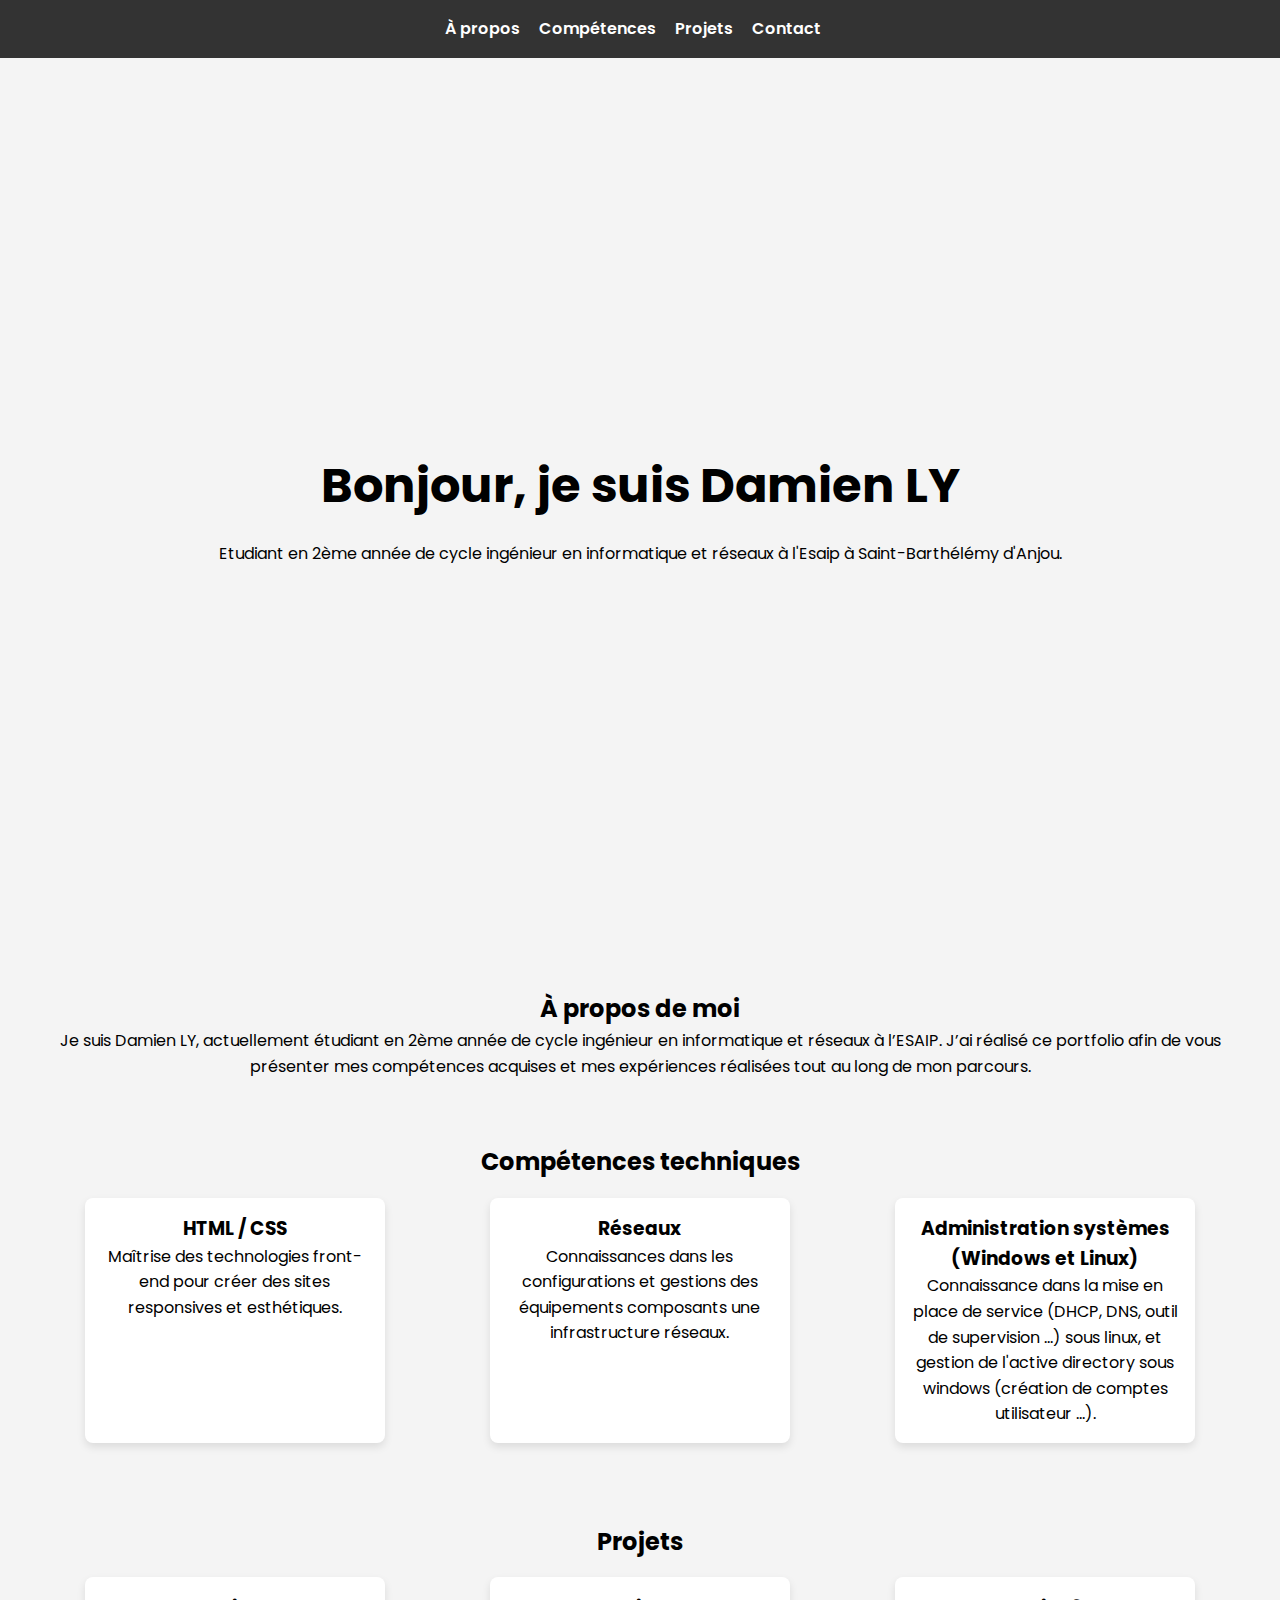
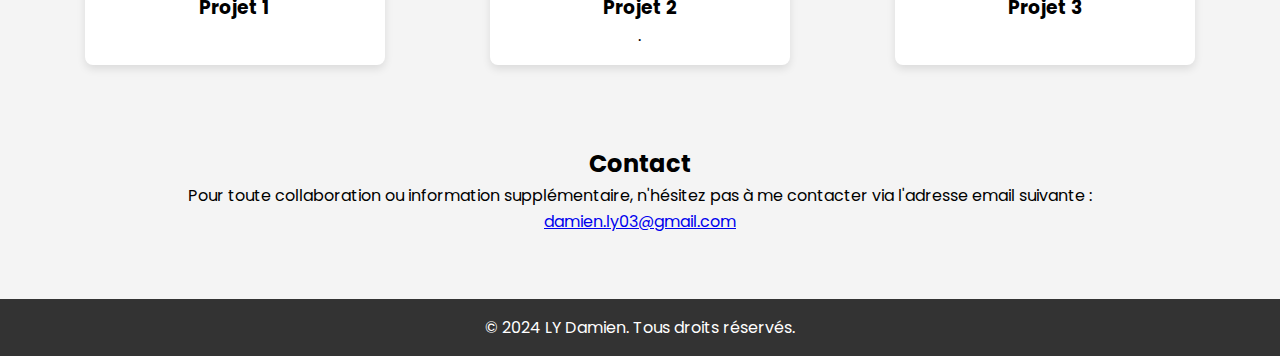
==== index.html @ ab1e21bd "Add files via upload" ====
<!DOCTYPE html>
<html lang="fr">
<head>
    <meta charset="UTF-8">
    <meta name="viewport" content="width=device-width, initial-scale=1.0">
    <title>Portfolio de Compétences</title>
    <link rel="stylesheet" href="styles.css">
    <link href="https://fonts.googleapis.com/css2?family=Poppins:wght@300;400;600&display=swap" rel="stylesheet">
</head>
<body>
    <header>
        <nav>
            <ul>
                <li><a href="index.html">À propos</a></li>
                <li><a href="competences.html">Compétences</a></li>
                <li><a href="projet.html">Projets</a></li>
                <li><a href="contact.html">Contact</a></li>
            </ul>
        </nav>
    </header>

    <section id="accueil">
        <div class="texte-presentation">
            <h1>Bonjour, je suis Damien LY</h1>
            <p>Etudiant en 2ème année de cycle ingénieur en informatique et réseaux à l'Esaip à Saint-Barthélémy d'Anjou.</p>
        </div>
    </section>

    <section id="about">
        <h2>À propos de moi</h2>
        <p>Je suis Damien LY, actuellement étudiant en 2ème année de cycle ingénieur en informatique et réseaux à l’ESAIP. J’ai réalisé ce portfolio afin de vous présenter mes compétences acquises et mes expériences réalisées tout au long de mon parcours.</p>
    </section>

    <section id="competences">
        <h2>Compétences techniques</h2>
        <div class="skills-container">
            <div class="competence">
                <h3>HTML / CSS</h3>
                <p>Maîtrise des technologies front-end pour créer des sites responsives et esthétiques.</p>
            </div>
            <div class="competence">
                <h3>Réseaux</h3>
                <p>Connaissances dans les configurations et gestions des équipements composants une infrastructure réseaux.</p>
            </div>
            <div class="competence">
                <h3>Administration systèmes (Windows et Linux)</h3>
                <p>Connaissance dans la mise en place de service (DHCP, DNS, outil de supervision ...) sous linux, et gestion de l'active directory sous windows (création de comptes utilisateur ...).</p>
            </div>
        </div>
    </section>

    <section id="projects">
        <h2>Projets</h2>
        <div class="projects-container">
            <div class="project">
                <h3>Projet 1</h3>
                <p></p>
            </div>
            <div class="project">
                <h3>Projet 2</h3>
                <p>.</p>
            </div>
            <div class="project">
                <h3>Projet 3</h3>
                <p></p>
            </div>
        </div>
    </section>

    <section id="contact">
        <h2>Contact</h2>
        <p>Pour toute collaboration ou information supplémentaire, n'hésitez pas à me contacter via l'adresse email suivante :</p>
        <a href="monemail">damien.ly03@gmail.com</a>
    </section>

    <footer>
        <p>&copy; 2024 LY Damien. Tous droits réservés.</p>
    </footer>
</body>
</html>
---- styles.css ----
* {
    margin: 0;
    padding: 0;
    box-sizing: border-box;
}

body {
    font-family: 'Poppins', sans-serif;
    line-height: 1.6;
    background-color: #f4f4f4;
}

header {
    background-color: #333;
    color: #fff;
    padding: 1rem;
    text-align: center;
}

nav ul {
    list-style: none;
}

nav ul li {
    display: inline;
    margin-right: 15px;
}

nav ul li a {
    color: #fff;
    text-decoration: none;
    font-weight: 600;
}

#accueil {
    height: 100vh;
    color: black;
    display: flex;
    justify-content: center;
    align-items: center;
    text-align: center;
}

.texte-presentation h1 {
    font-size: 3rem;
    margin-bottom: 1rem;
}

section {
    padding: 2rem;
    text-align: center;
}

#competences .skills-container, #projects .projects-container {
    display: flex;
    justify-content: space-around;
    flex-wrap: wrap;
}


.competence, .project {
    background-color: #fff;
    padding: 1rem;
    margin: 1rem;
    width: 300px;
    border-radius: 8px;
    box-shadow: 0 4px 8px rgba(0, 0, 0, 0.1);
}

footer {
    background-color: #333;
    color: #fff;
    text-align: center;
    padding: 1rem;
    margin-top: 2rem;
}
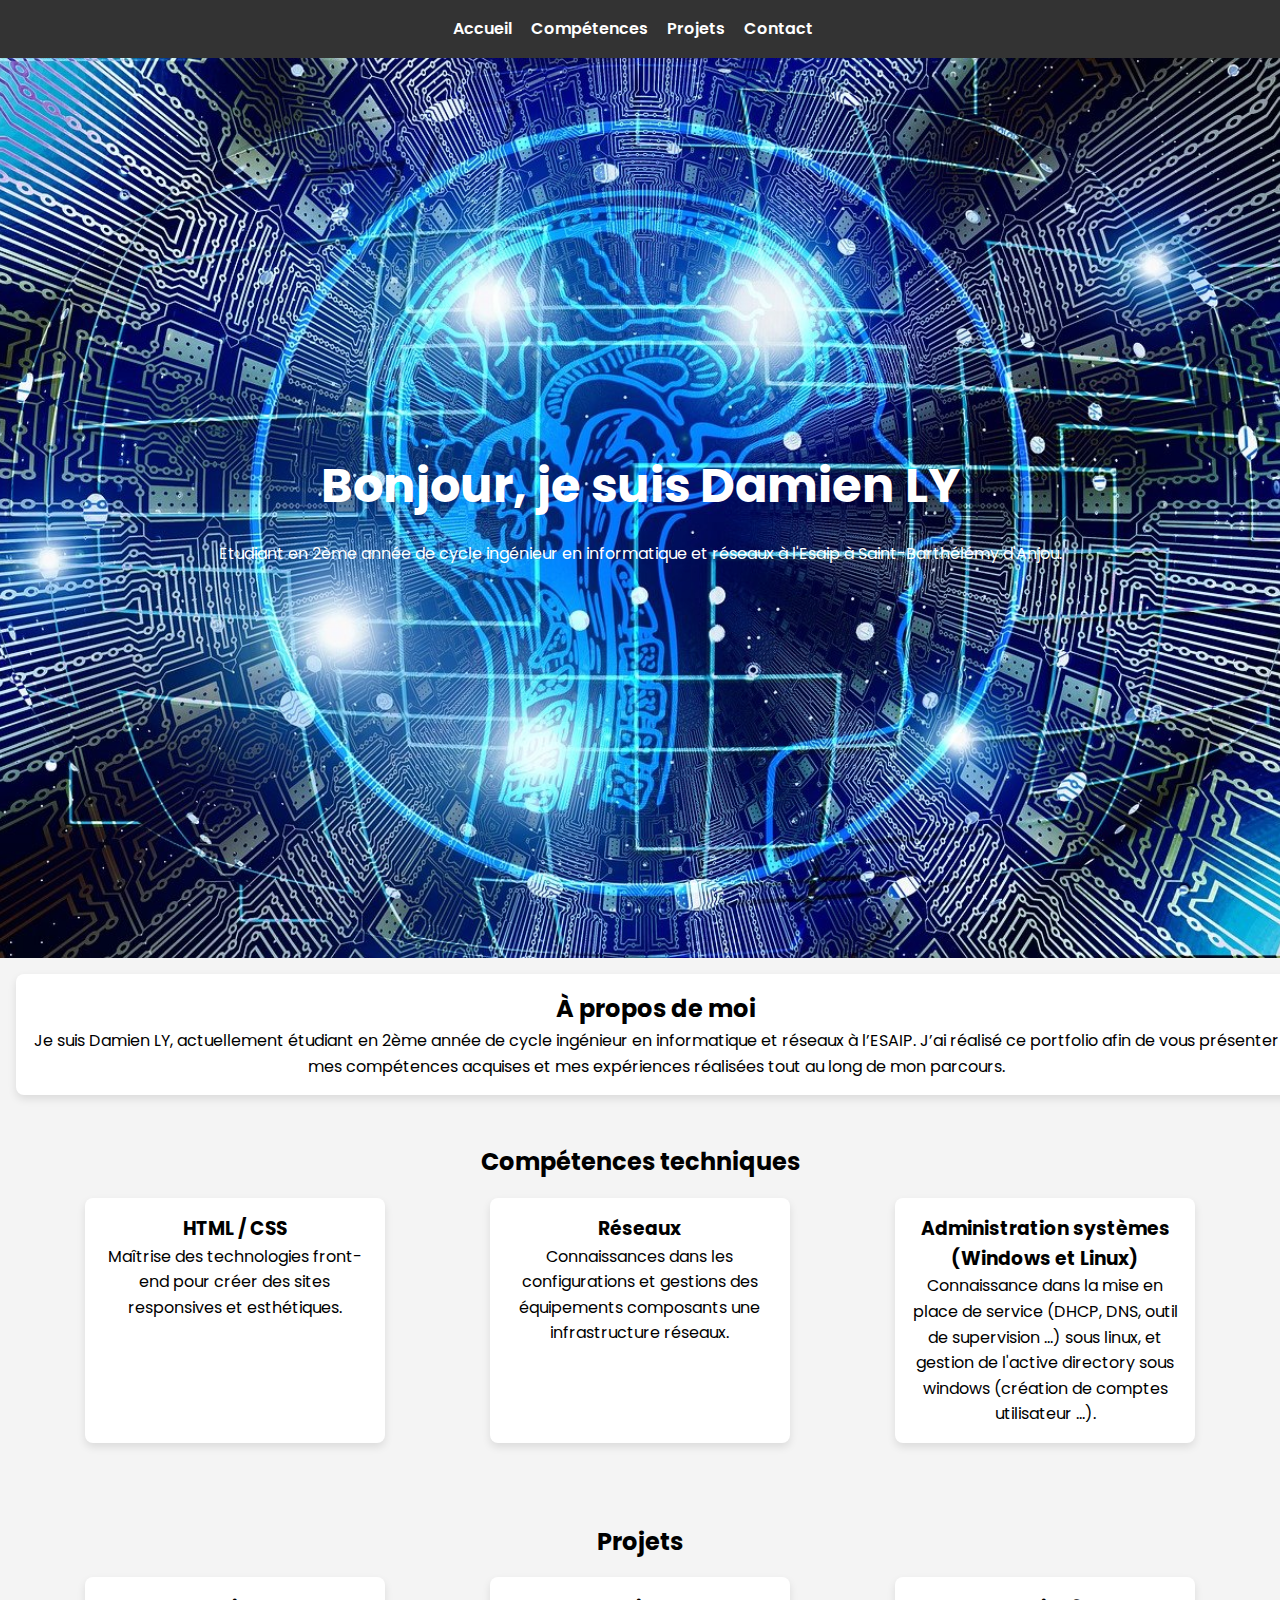
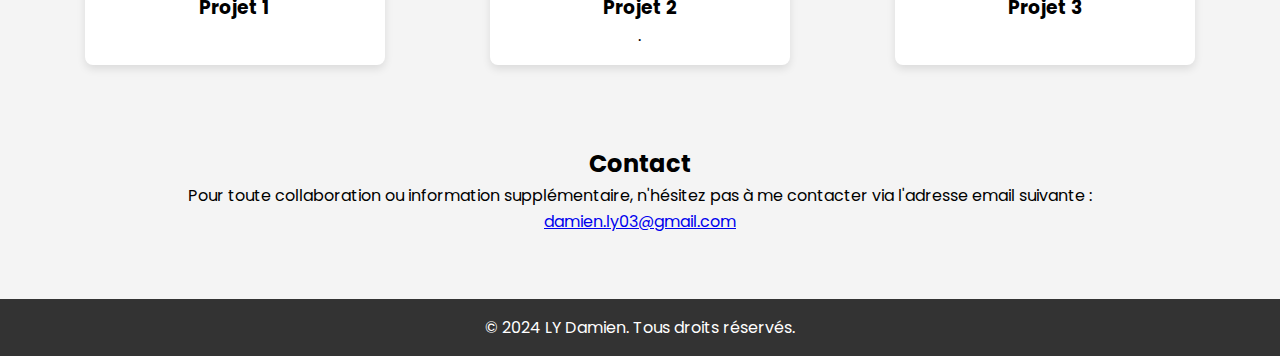
==== commit fabc14de: "Add files via upload" ====
--- a/index.html
+++ b/index.html
@@ -11,7 +11,7 @@
     <header>
         <nav>
             <ul>
-                <li><a href="index.html">À propos</a></li>
+                <li><a href="index.html">Accueil</a></li>
                 <li><a href="competences.html">Compétences</a></li>
                 <li><a href="projet.html">Projets</a></li>
                 <li><a href="contact.html">Contact</a></li>
--- a/styles.css
+++ b/styles.css
@@ -33,8 +33,9 @@
 }
 
 #accueil {
+    background: url('ia-image.jpg') no-repeat center center/cover;
     height: 100vh;
-    color: black;
+    color: white;
     display: flex;
     justify-content: center;
     align-items: center;
@@ -57,6 +58,14 @@
     flex-wrap: wrap;
 }
 
+#about{
+    width: 100%;
+    background-color: #fff;
+    padding: 1rem;
+    margin: 1rem;
+    border-radius: 8px;
+    box-shadow: 0 4px 8px rgba(0, 0, 0, 0.1);
+}
 
 .competence, .project {
     background-color: #fff;
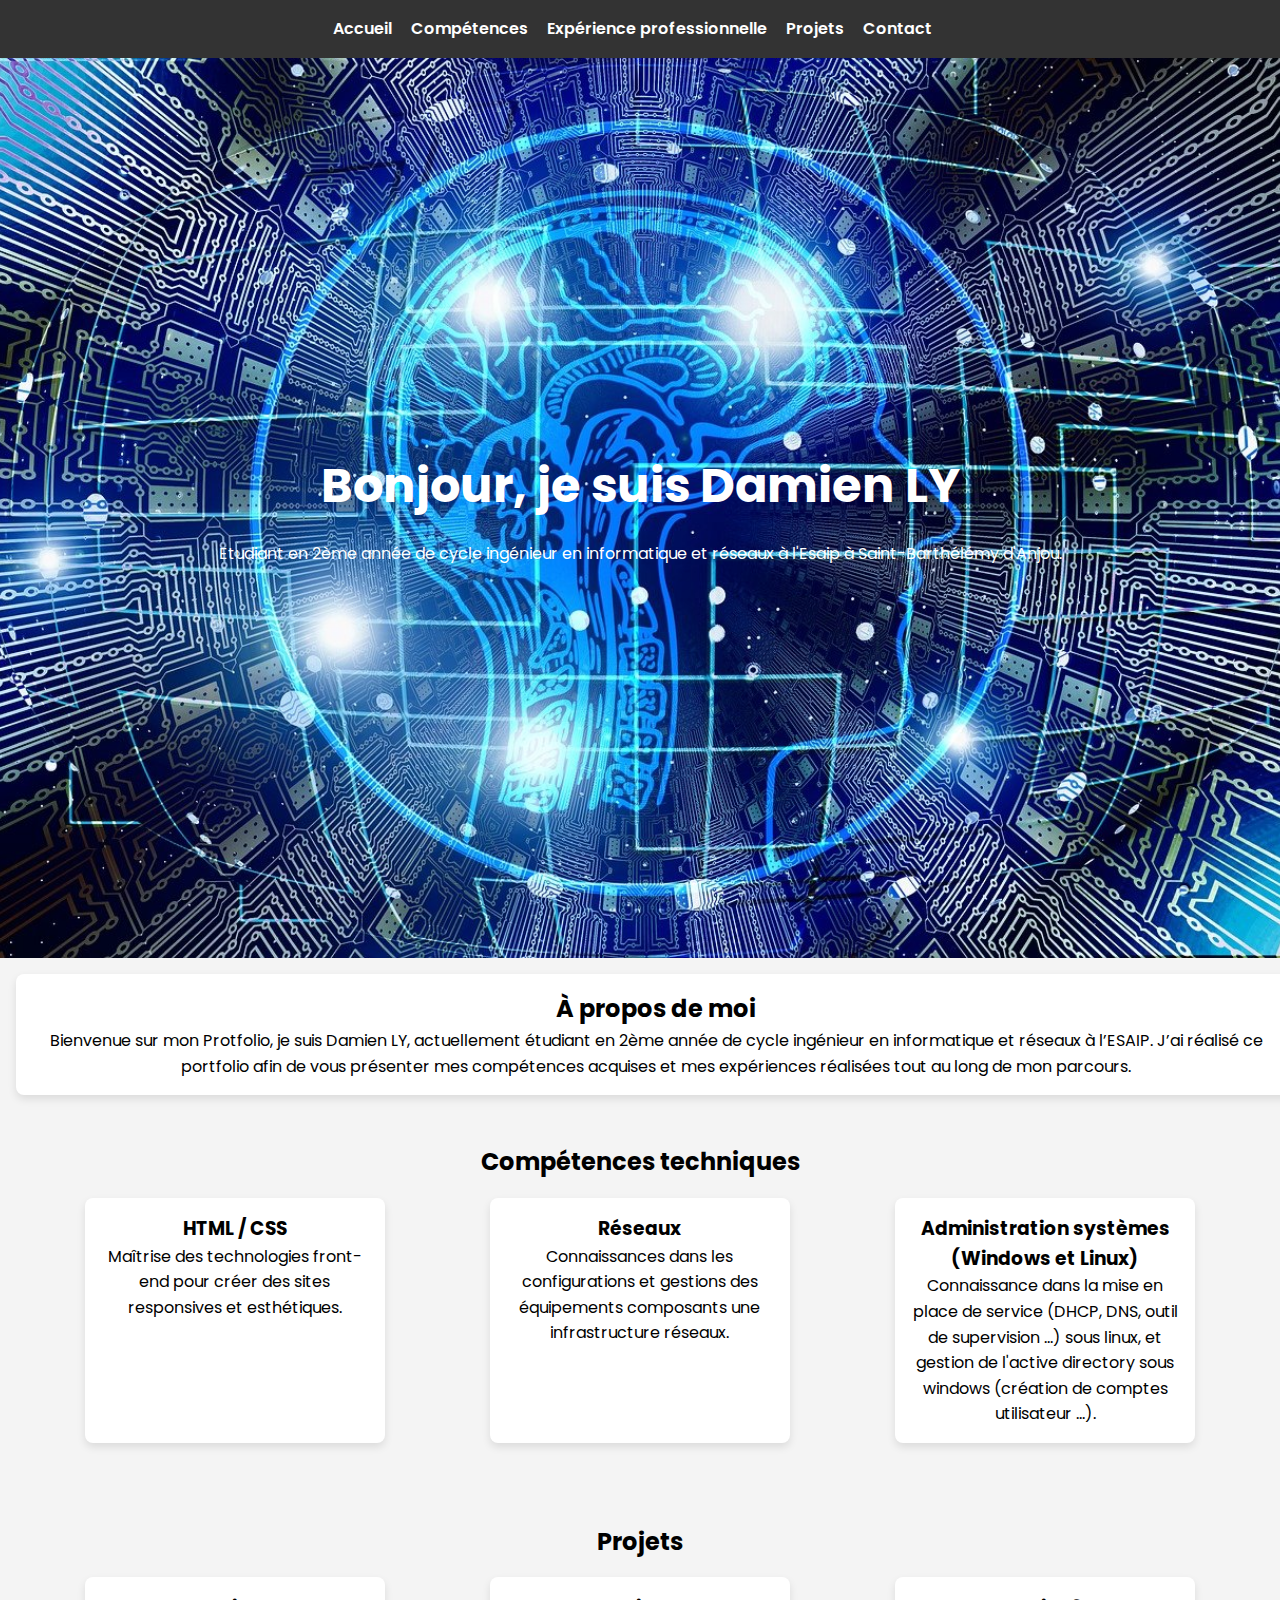
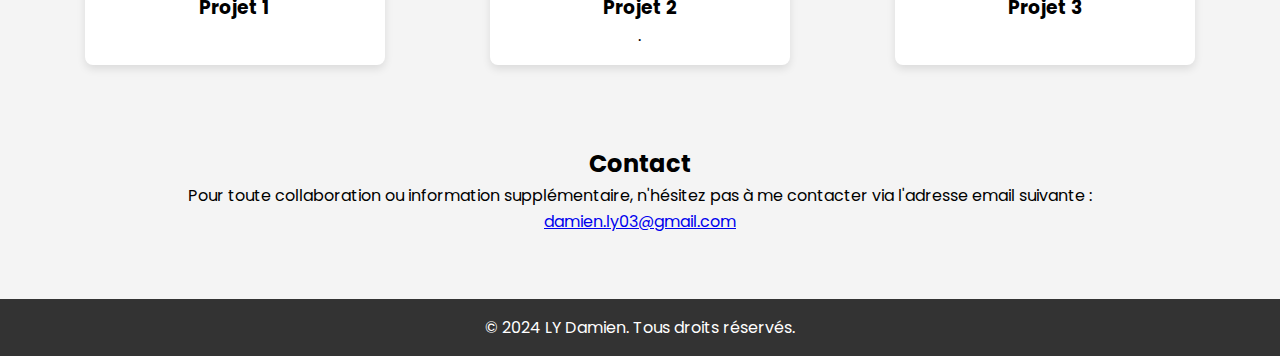
==== commit c6601a7b: "Add files via upload" ====
--- a/index.html
+++ b/index.html
@@ -13,6 +13,7 @@
             <ul>
                 <li><a href="index.html">Accueil</a></li>
                 <li><a href="competences.html">Compétences</a></li>
+                <li><a href="experience-professionnel.html">Expérience professionnelle</a></li>
                 <li><a href="projet.html">Projets</a></li>
                 <li><a href="contact.html">Contact</a></li>
             </ul>
@@ -28,7 +29,7 @@
 
     <section id="about">
         <h2>À propos de moi</h2>
-        <p>Je suis Damien LY, actuellement étudiant en 2ème année de cycle ingénieur en informatique et réseaux à l’ESAIP. J’ai réalisé ce portfolio afin de vous présenter mes compétences acquises et mes expériences réalisées tout au long de mon parcours.</p>
+        <p>Bienvenue sur mon Protfolio, je suis Damien LY, actuellement étudiant en 2ème année de cycle ingénieur en informatique et réseaux à l’ESAIP. J’ai réalisé ce portfolio afin de vous présenter mes compétences acquises et mes expériences réalisées tout au long de mon parcours.</p>
     </section>
 
     <section id="competences">
--- a/styles.css
+++ b/styles.css
@@ -67,6 +67,12 @@
     box-shadow: 0 4px 8px rgba(0, 0, 0, 0.1);
 }
 
+.head-competence{
+    justify-content: center;
+    align-items: center;
+    text-align: center;
+}
+
 .competence, .project {
     background-color: #fff;
     padding: 1rem;
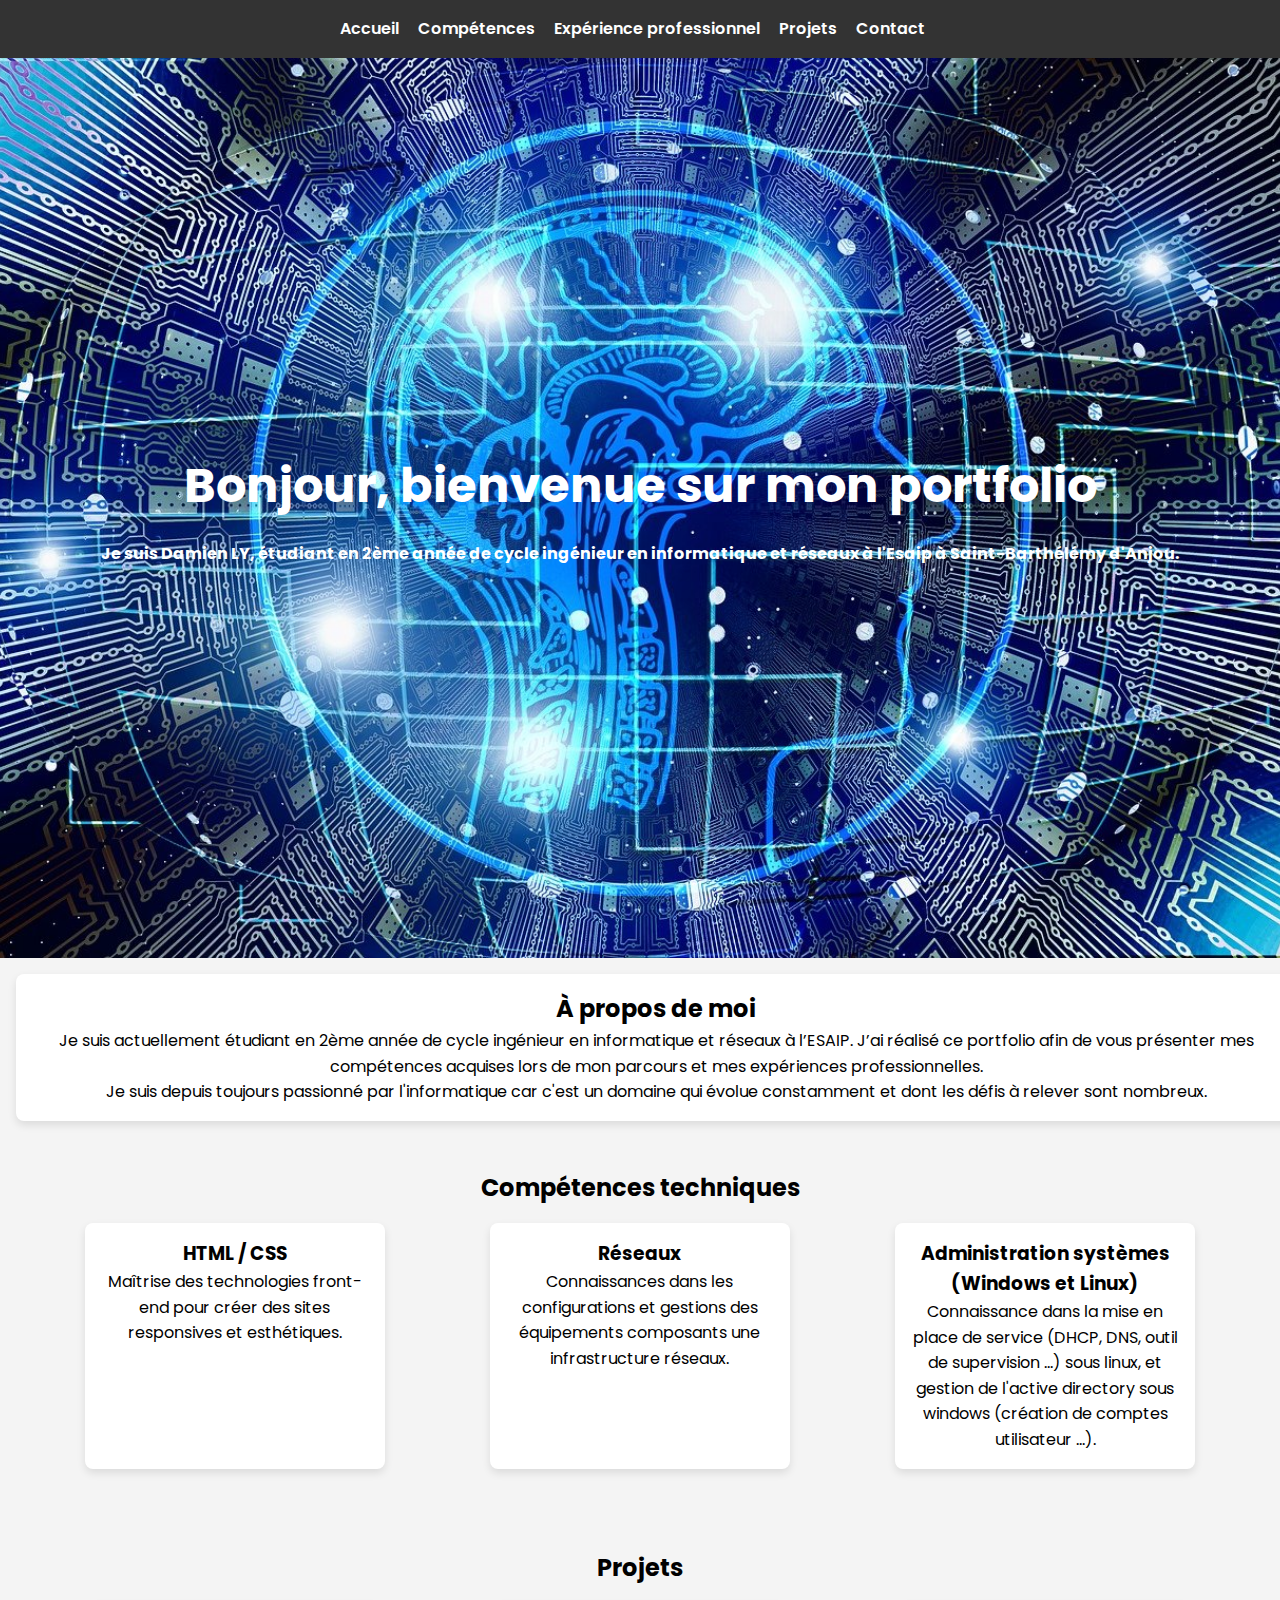
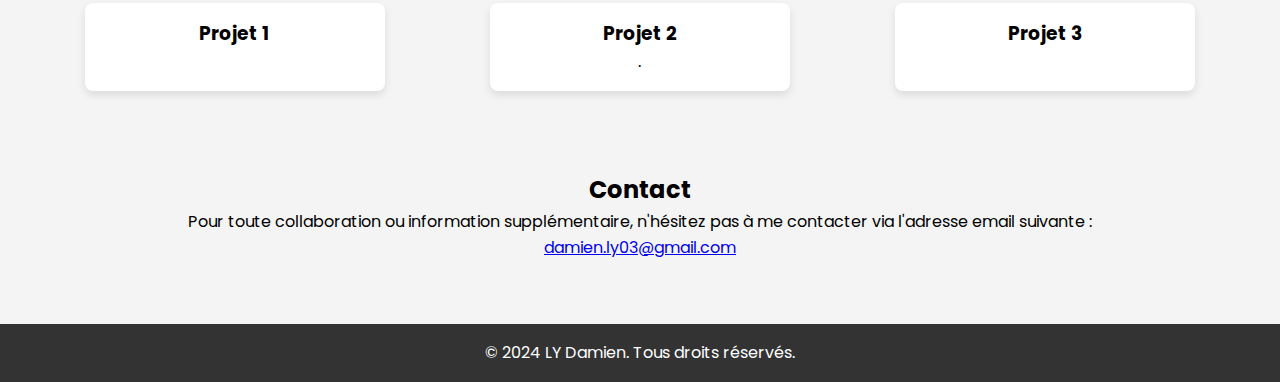
==== commit e9bb7a40: "Add files via upload" ====
--- a/index.html
+++ b/index.html
@@ -13,7 +13,7 @@
             <ul>
                 <li><a href="index.html">Accueil</a></li>
                 <li><a href="competences.html">Compétences</a></li>
-                <li><a href="experience-professionnel.html">Expérience professionnelle</a></li>
+                <li><a href="experience-professionnel.html">Expérience professionnel</a></li>
                 <li><a href="projet.html">Projets</a></li>
                 <li><a href="contact.html">Contact</a></li>
             </ul>
@@ -22,14 +22,15 @@
 
     <section id="accueil">
         <div class="texte-presentation">
-            <h1>Bonjour, je suis Damien LY</h1>
-            <p>Etudiant en 2ème année de cycle ingénieur en informatique et réseaux à l'Esaip à Saint-Barthélémy d'Anjou.</p>
+            <h1>Bonjour, bienvenue sur mon portfolio</h1>
+            <p><strong>Je suis Damien LY, étudiant en 2ème année de cycle ingénieur en informatique et réseaux à l'Esaip à Saint-Barthélémy d'Anjou.</strong></p>
         </div>
     </section>
 
     <section id="about">
         <h2>À propos de moi</h2>
-        <p>Bienvenue sur mon Protfolio, je suis Damien LY, actuellement étudiant en 2ème année de cycle ingénieur en informatique et réseaux à l’ESAIP. J’ai réalisé ce portfolio afin de vous présenter mes compétences acquises et mes expériences réalisées tout au long de mon parcours.</p>
+        <p>Je suis actuellement étudiant en 2ème année de cycle ingénieur en informatique et réseaux à l’ESAIP. J’ai réalisé ce portfolio afin de vous présenter mes compétences acquises lors de mon parcours et mes expériences professionnelles.</p>
+        <p>Je suis depuis toujours passionné par l'informatique car c'est un domaine qui évolue constamment et dont les défis à relever sont nombreux.</p>
     </section>
 
     <section id="competences">
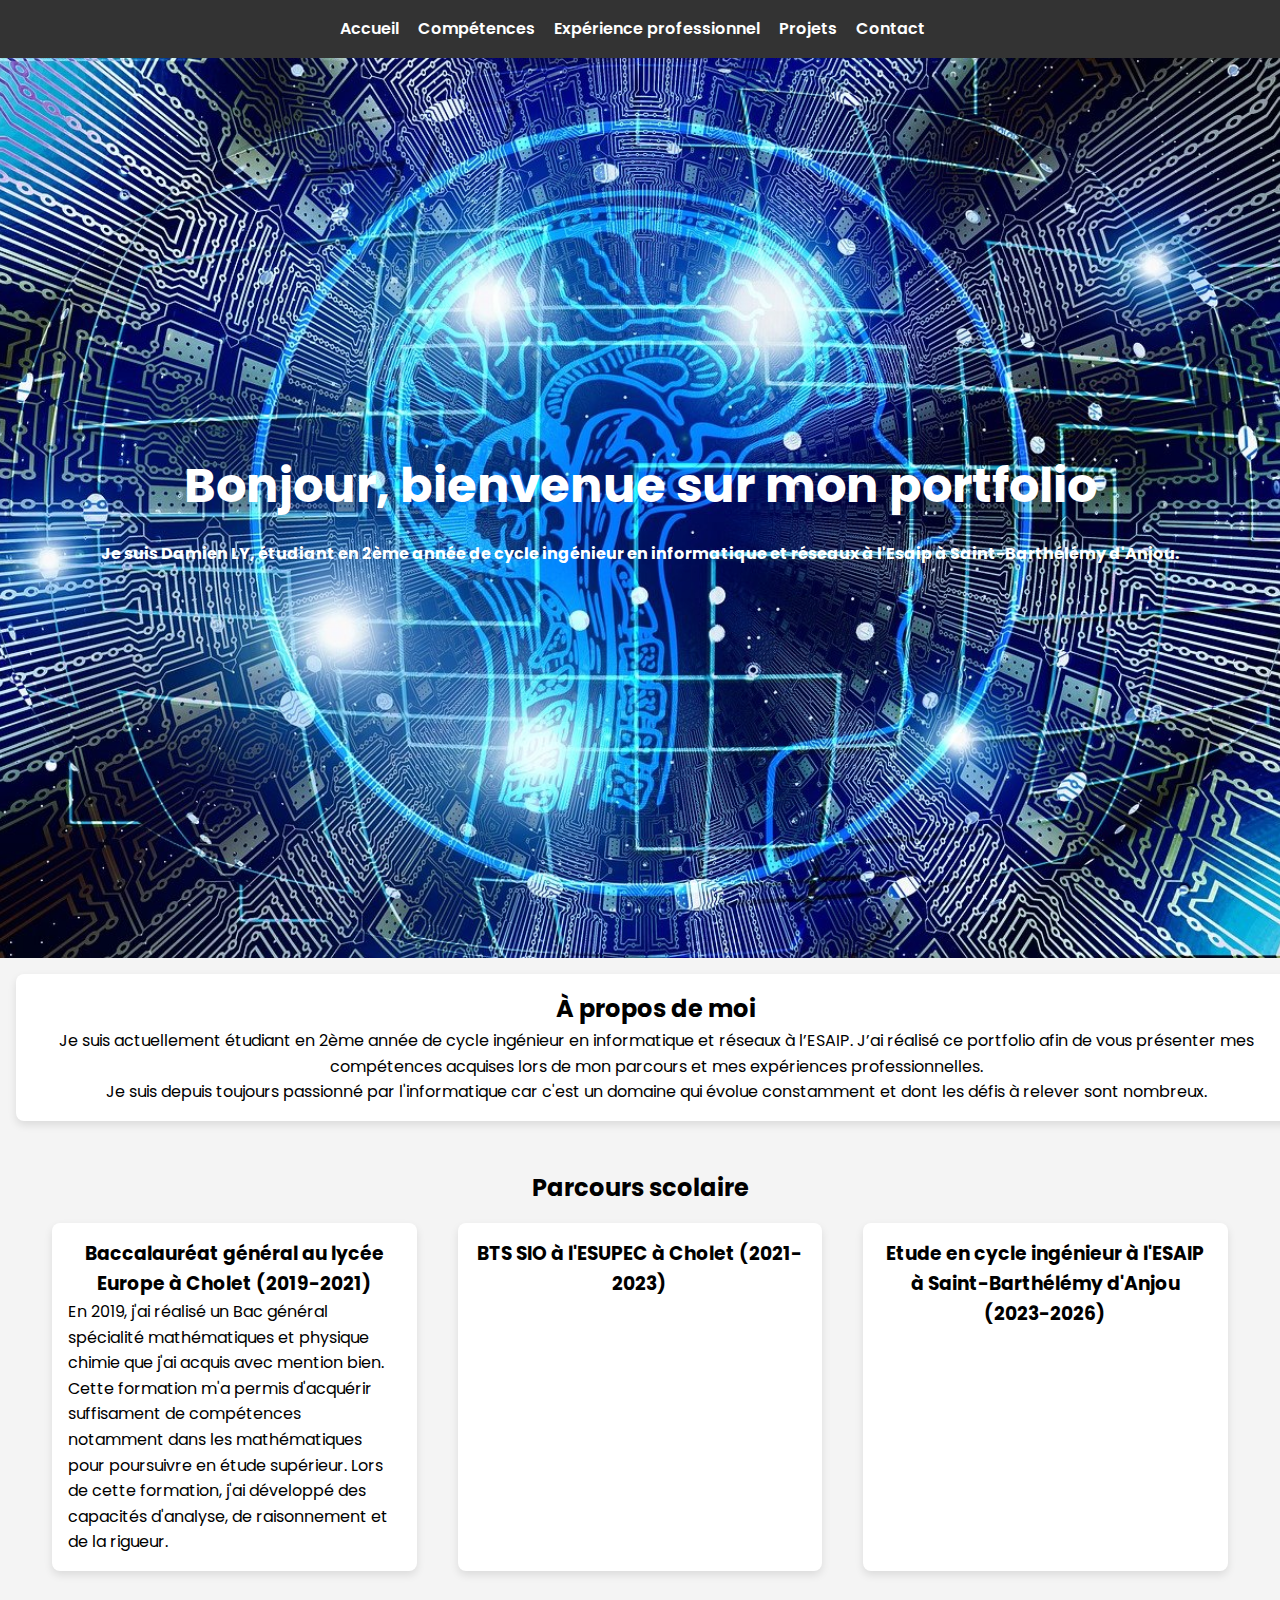
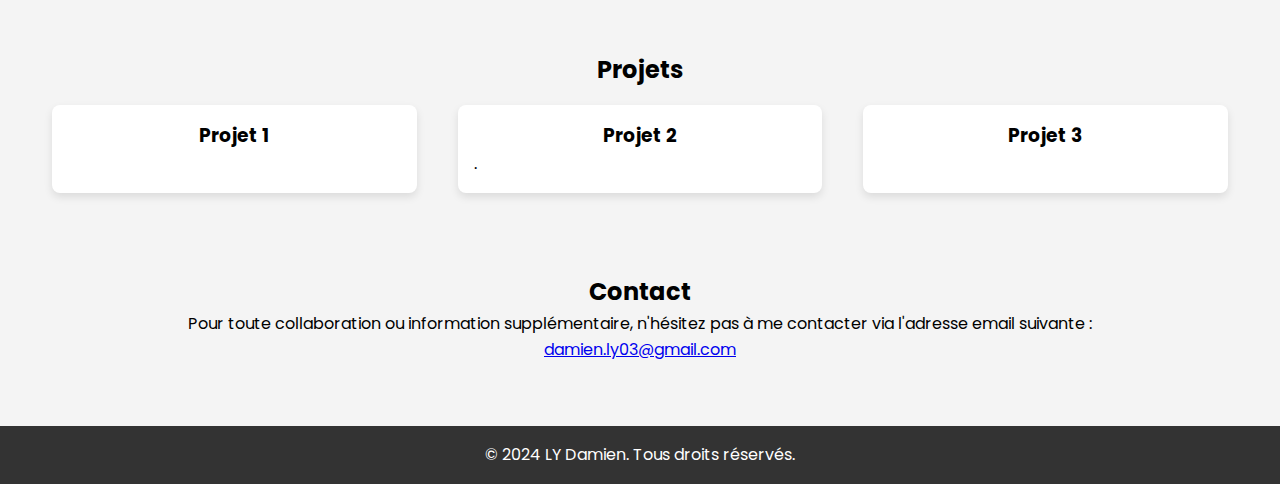
==== commit 522831c5: "Add files via upload" ====
--- a/index.html
+++ b/index.html
@@ -33,20 +33,21 @@
         <p>Je suis depuis toujours passionné par l'informatique car c'est un domaine qui évolue constamment et dont les défis à relever sont nombreux.</p>
     </section>
 
-    <section id="competences">
-        <h2>Compétences techniques</h2>
-        <div class="skills-container">
-            <div class="competence">
-                <h3>HTML / CSS</h3>
-                <p>Maîtrise des technologies front-end pour créer des sites responsives et esthétiques.</p>
+    <section id="parcours-scolaire">
+        <h2>Parcours scolaire</h2>
+        <div class="parcours-container">
+            <div class="formation">
+                <h3>Baccalauréat général au lycée Europe à Cholet (2019-2021)</h3>
+                <p>En 2019, j'ai réalisé un Bac général spécialité mathématiques et physique chimie que j'ai acquis avec mention bien.</p>
+                <p>Cette formation m'a permis d'acquérir suffisament de compétences notamment dans les mathématiques pour poursuivre en étude supérieur. Lors de cette formation, j'ai développé des capacités d'analyse, de raisonnement et de la rigueur.</p>
             </div>
-            <div class="competence">
-                <h3>Réseaux</h3>
-                <p>Connaissances dans les configurations et gestions des équipements composants une infrastructure réseaux.</p>
+            <div class="formation">
+                <h3>BTS SIO à l'ESUPEC à Cholet (2021-2023)</h3>
+                <p></p>
             </div>
-            <div class="competence">
-                <h3>Administration systèmes (Windows et Linux)</h3>
-                <p>Connaissance dans la mise en place de service (DHCP, DNS, outil de supervision ...) sous linux, et gestion de l'active directory sous windows (création de comptes utilisateur ...).</p>
+            <div class="formation">
+                <h3>Etude en cycle ingénieur à l'ESAIP à Saint-Barthélémy d'Anjou (2023-2026)</h3>
+                <p></p>
             </div>
         </div>
     </section>
--- a/styles.css
+++ b/styles.css
@@ -52,7 +52,7 @@
     text-align: center;
 }
 
-#competences .skills-container, #projects .projects-container {
+#parcours-scolaire .parcours-container, #projects .projects-container {
     display: flex;
     justify-content: space-around;
     flex-wrap: wrap;
@@ -73,13 +73,18 @@
     text-align: center;
 }
 
-.competence, .project {
+.formation h3,.project h3{
+    text-align: center;
+}
+
+.formation, .project {
     background-color: #fff;
     padding: 1rem;
     margin: 1rem;
-    width: 300px;
+    width: 30%;
     border-radius: 8px;
     box-shadow: 0 4px 8px rgba(0, 0, 0, 0.1);
+    text-align: left;
 }
 
 footer {
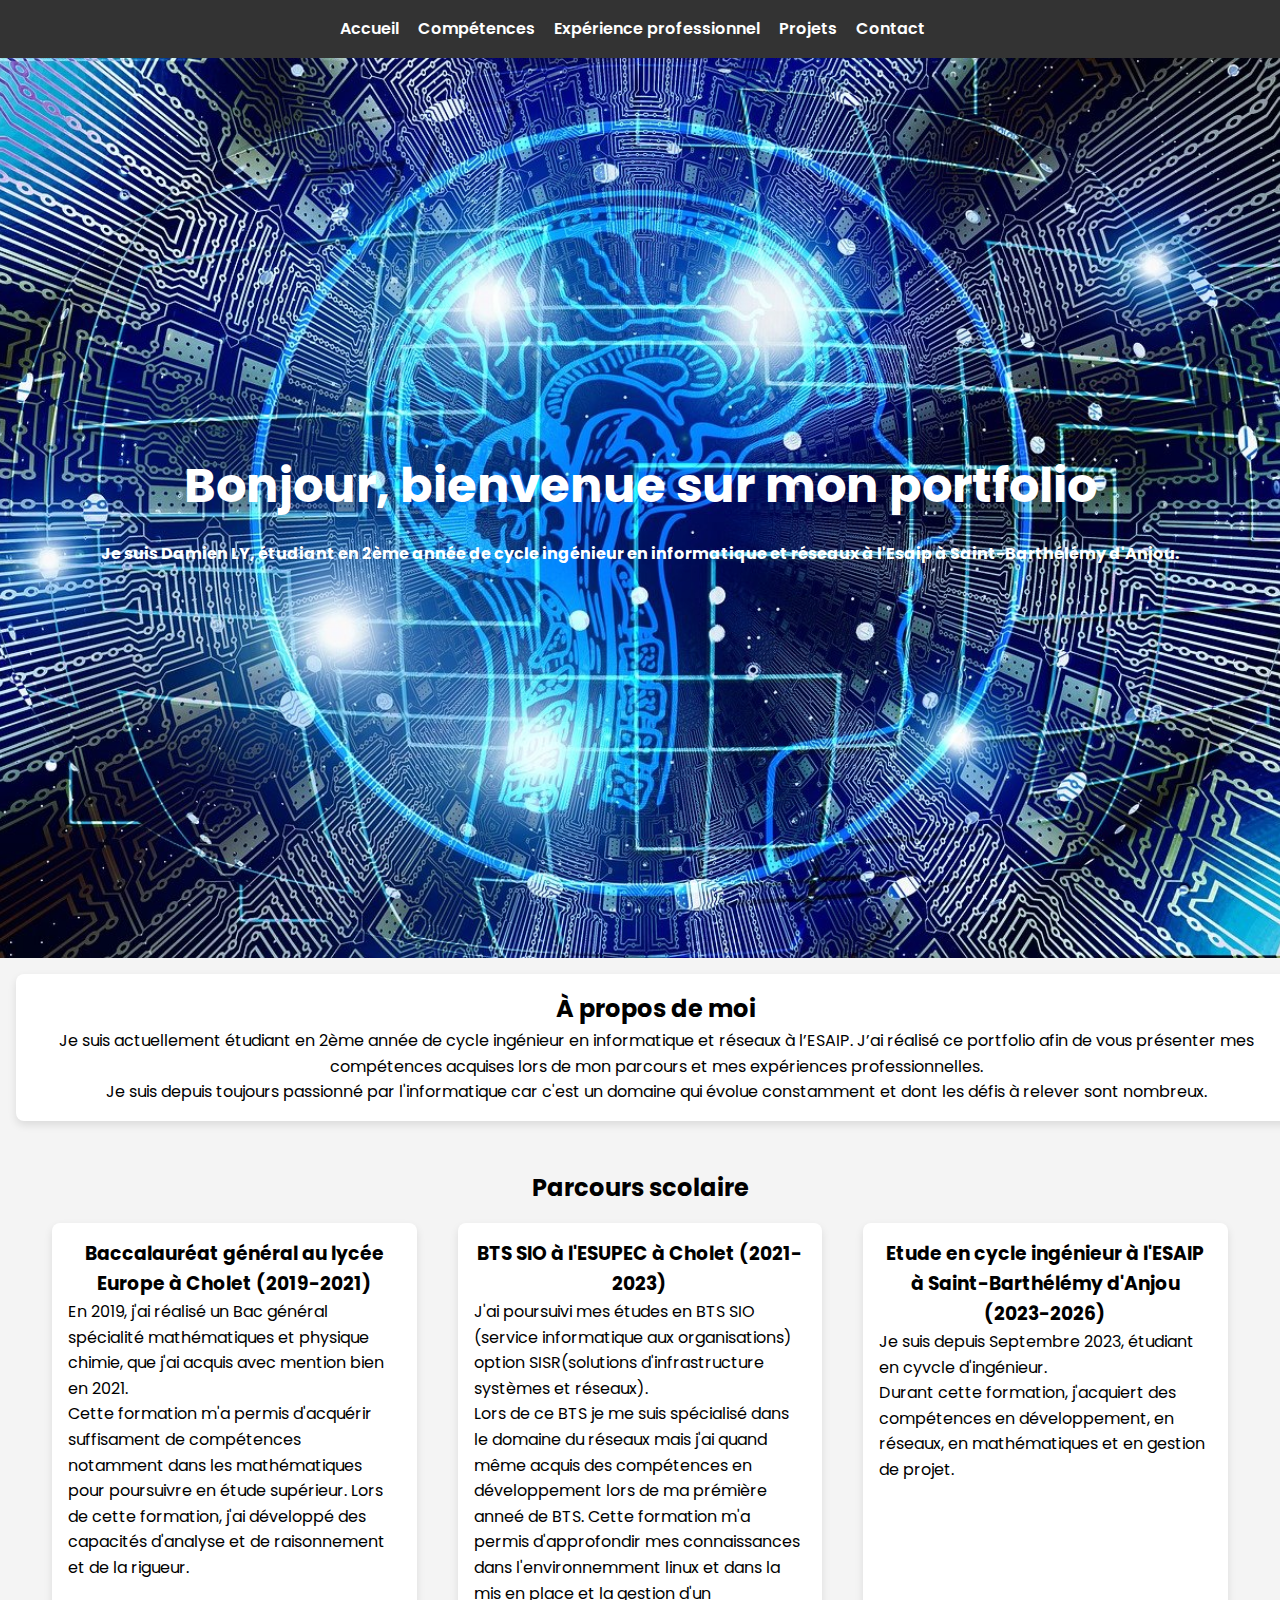
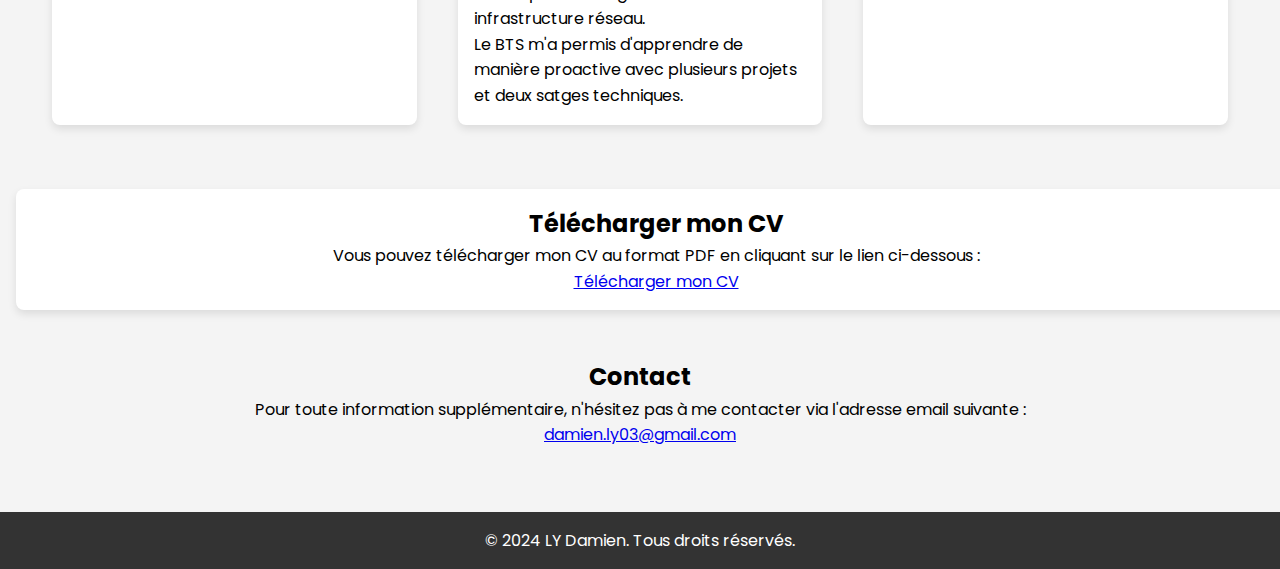
==== commit 1478c422: "Add files via upload" ====
--- a/index.html
+++ b/index.html
@@ -32,47 +32,37 @@
         <p>Je suis actuellement étudiant en 2ème année de cycle ingénieur en informatique et réseaux à l’ESAIP. J’ai réalisé ce portfolio afin de vous présenter mes compétences acquises lors de mon parcours et mes expériences professionnelles.</p>
         <p>Je suis depuis toujours passionné par l'informatique car c'est un domaine qui évolue constamment et dont les défis à relever sont nombreux.</p>
     </section>
-
     <section id="parcours-scolaire">
         <h2>Parcours scolaire</h2>
         <div class="parcours-container">
             <div class="formation">
                 <h3>Baccalauréat général au lycée Europe à Cholet (2019-2021)</h3>
-                <p>En 2019, j'ai réalisé un Bac général spécialité mathématiques et physique chimie que j'ai acquis avec mention bien.</p>
-                <p>Cette formation m'a permis d'acquérir suffisament de compétences notamment dans les mathématiques pour poursuivre en étude supérieur. Lors de cette formation, j'ai développé des capacités d'analyse, de raisonnement et de la rigueur.</p>
+                <p>En 2019, j'ai réalisé un Bac général spécialité mathématiques et physique chimie, que j'ai acquis avec mention bien en 2021.</p>
+                <p>Cette formation m'a permis d'acquérir suffisament de compétences notamment dans les mathématiques pour poursuivre en étude supérieur. Lors de cette formation, j'ai développé des capacités d'analyse et de raisonnement et de la rigueur.</p>
             </div>
             <div class="formation">
                 <h3>BTS SIO à l'ESUPEC à Cholet (2021-2023)</h3>
-                <p></p>
+                <p>J'ai poursuivi mes études en BTS SIO (service informatique aux organisations) option SISR(solutions d'infrastructure systèmes et réseaux).</p>
+                <p>Lors de ce BTS je me suis spécialisé dans le domaine du réseaux mais j'ai quand même acquis des compétences en développement lors de ma prémière anneé de BTS. Cette formation m'a permis d'approfondir mes connaissances dans l'environnemment linux et dans la mis en place et la gestion d'un infrastructure réseau.</p>
+                <p>Le BTS m'a permis d'apprendre de manière proactive avec plusieurs projets et deux satges techniques.</p>
             </div>
             <div class="formation">
                 <h3>Etude en cycle ingénieur à l'ESAIP à Saint-Barthélémy d'Anjou (2023-2026)</h3>
-                <p></p>
+                <p>Je suis depuis Septembre 2023, étudiant en cyvcle d'ingénieur.</p>
+                <p>Durant cette formation, j'acquiert des compétences en développement, en réseaux, en mathématiques et en gestion de projet.</p>
             </div>
         </div>
     </section>
+    <section id="cv">
+        <h2>Télécharger mon CV</h2>
+        <p>Vous pouvez télécharger mon CV au format PDF en cliquant sur le lien ci-dessous :</p>
+        <a href="cv-damien.pdf" download="cv-damien.pdf">Télécharger mon CV</a>
+    </section>
 
-    <section id="projects">
-        <h2>Projets</h2>
-        <div class="projects-container">
-            <div class="project">
-                <h3>Projet 1</h3>
-                <p></p>
-            </div>
-            <div class="project">
-                <h3>Projet 2</h3>
-                <p>.</p>
-            </div>
-            <div class="project">
-                <h3>Projet 3</h3>
-                <p></p>
-            </div>
-        </div>
-    </section>
 
     <section id="contact">
         <h2>Contact</h2>
-        <p>Pour toute collaboration ou information supplémentaire, n'hésitez pas à me contacter via l'adresse email suivante :</p>
+        <p>Pour toute information supplémentaire, n'hésitez pas à me contacter via l'adresse email suivante :</p>
         <a href="monemail">damien.ly03@gmail.com</a>
     </section>
 
--- a/styles.css
+++ b/styles.css
@@ -52,13 +52,13 @@
     text-align: center;
 }
 
-#parcours-scolaire .parcours-container, #projects .projects-container {
+#parcours-scolaire .parcours-container, #competences .competence-container {
     display: flex;
     justify-content: space-around;
     flex-wrap: wrap;
 }
 
-#about{
+#about, #cv{
     width: 100%;
     background-color: #fff;
     padding: 1rem;
@@ -67,17 +67,11 @@
     box-shadow: 0 4px 8px rgba(0, 0, 0, 0.1);
 }
 
-.head-competence{
-    justify-content: center;
-    align-items: center;
+.formation h3,.competence h3{
     text-align: center;
 }
 
-.formation h3,.project h3{
-    text-align: center;
-}
-
-.formation, .project {
+.formation,.competence {
     background-color: #fff;
     padding: 1rem;
     margin: 1rem;
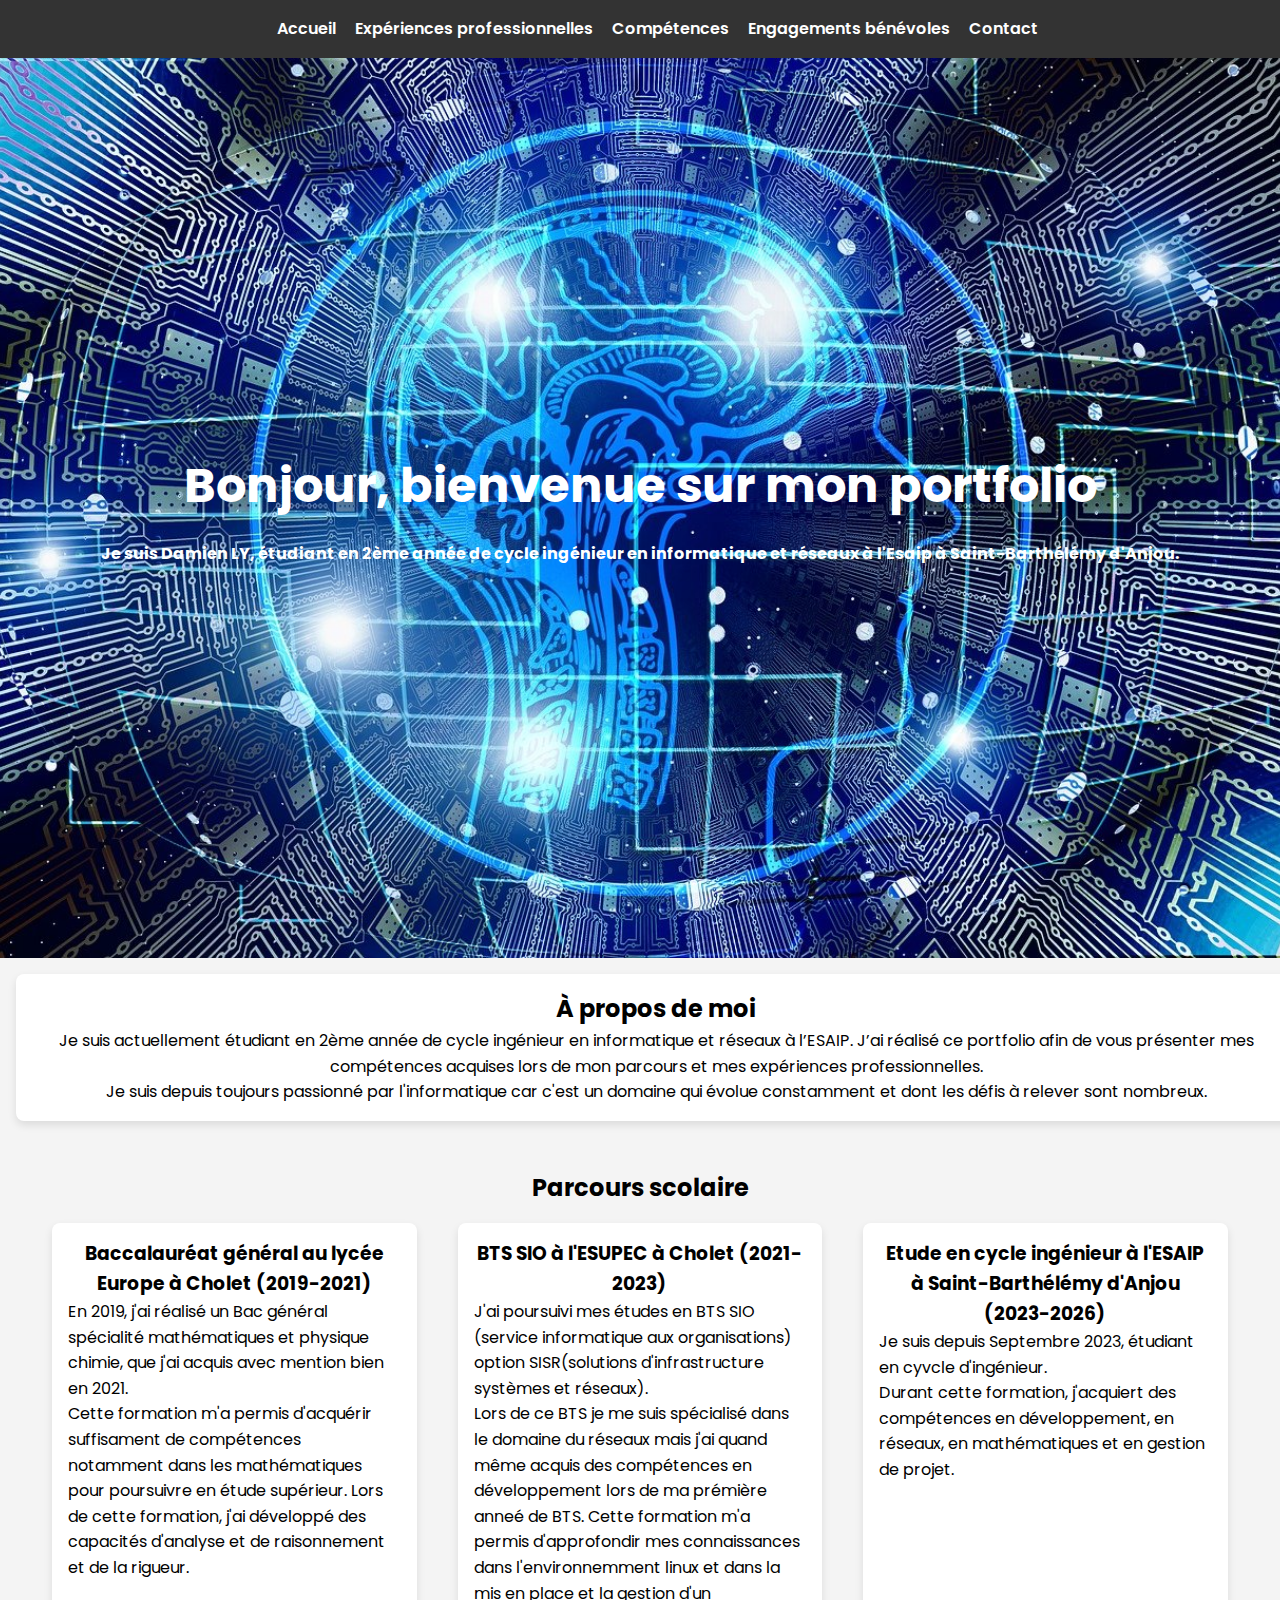
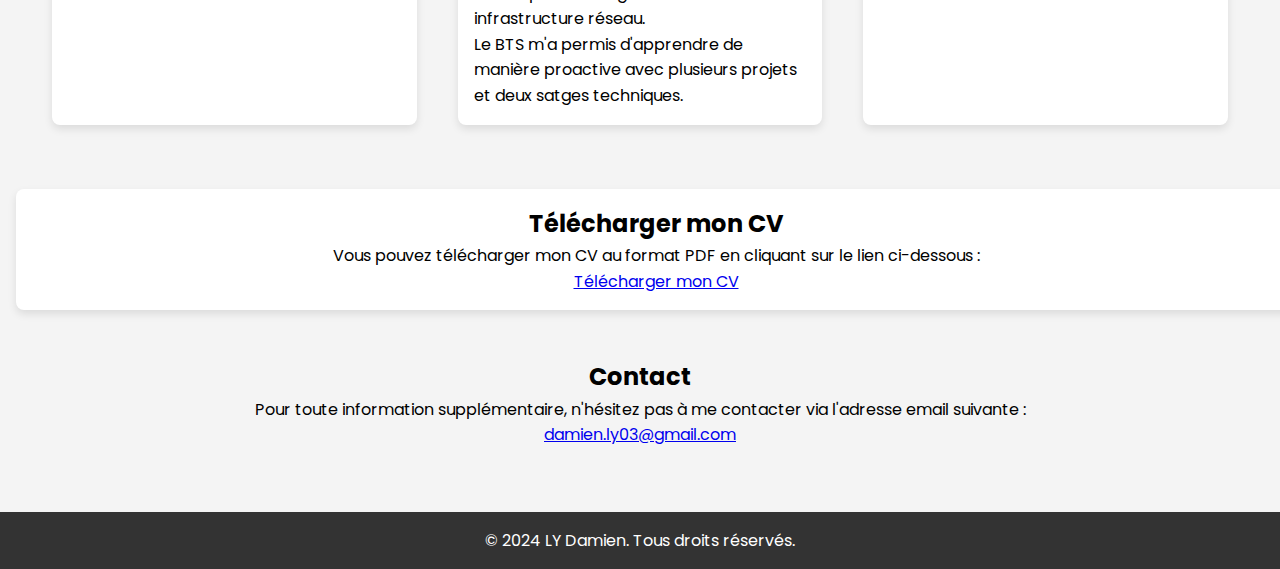
==== commit 44153826: "Add files via upload" ====
--- a/index.html
+++ b/index.html
@@ -12,9 +12,9 @@
         <nav>
             <ul>
                 <li><a href="index.html">Accueil</a></li>
+                <li><a href="experience-professionnel.html">Expériences professionnelles</a></li>
                 <li><a href="competences.html">Compétences</a></li>
-                <li><a href="experience-professionnel.html">Expérience professionnel</a></li>
-                <li><a href="projet.html">Projets</a></li>
+                <li><a href="engagements-benevoles.html">Engagements bénévoles</a></li>
                 <li><a href="contact.html">Contact</a></li>
             </ul>
         </nav>
--- a/styles.css
+++ b/styles.css
@@ -52,7 +52,7 @@
     text-align: center;
 }
 
-#parcours-scolaire .parcours-container, #competences .competence-container {
+#parcours-scolaire .parcours-container, #competences .competence-container, #exp-pro .exp-pro-container {
     display: flex;
     justify-content: space-around;
     flex-wrap: wrap;
@@ -67,8 +67,12 @@
     box-shadow: 0 4px 8px rgba(0, 0, 0, 0.1);
 }
 
-.formation h3,.competence h3{
-    text-align: center;
+.formation h3,.competence h3,.experience h3 h4{
+    text-align: center;
+}
+
+ul{
+    margin-left: 50px;
 }
 
 .formation,.competence {
@@ -79,6 +83,111 @@
     border-radius: 8px;
     box-shadow: 0 4px 8px rgba(0, 0, 0, 0.1);
     text-align: left;
+}
+.experience{
+    background-color: #fff;
+    padding: 1rem;
+    margin: 1rem;
+    width: 100%;
+    border-radius: 8px;
+    box-shadow: 0 4px 8px rgba(0, 0, 0, 0.1);
+    text-align: left;
+}
+/* Style spécifique pour la page de contact */
+#contact-page {
+    padding: 3rem 1rem;
+    background-color: #f9f9f9;
+    text-align: center;
+}
+
+#contact-page h1 {
+    font-size: 2.5rem;
+    margin-bottom: 1rem;
+}
+
+.contact-form {
+    max-width: 600px;
+    margin: 0 auto;
+    background-color: white;
+    padding: 2rem;
+    box-shadow: 0 4px 8px rgba(0, 0, 0, 0.1);
+    border-radius: 8px;
+}
+
+.contact-form label {
+    display: block;
+    margin-bottom: 0.5rem;
+    font-weight: bold;
+}
+
+.contact-form input,
+.contact-form textarea {
+    width: 100%;
+    padding: 0.75rem;
+    margin-bottom: 1rem;
+    border: 1px solid #ccc;
+    border-radius: 4px;
+    font-family: 'Poppins', sans-serif;
+}
+
+.contact-form button {
+    padding: 0.75rem 2rem;
+    background-color: #333;
+    color: white;
+    border: none;
+    border-radius: 4px;
+    cursor: pointer;
+    font-size: 1rem;
+    transition: background-color 0.3s ease;
+}
+
+.contact-form button:hover {
+    background-color: #555;
+}
+/* Style spécifique pour la page de bénévolat */
+#benevolat-page {
+    padding: 3rem 1rem;
+    background-color: #f0f0f0;
+    text-align: center;
+}
+
+#benevolat-page h1 {
+    font-size: 2.5rem;
+    margin-bottom: 1rem;
+    color: #333;
+}
+
+.benevolat-container {
+    display: flex;
+    flex-direction: column;
+    align-items: center;
+}
+
+.benevolat-item {
+    background-color: white;
+    padding: 1.5rem;
+    margin: 1rem;
+    width: 100%;
+    max-width: 600px;
+    border-radius: 8px;
+    box-shadow: 0 4px 8px rgba(0, 0, 0, 0.1);
+    text-align: left;
+}
+
+.benevolat-item h2 {
+    color: #333;
+    font-size: 1.5rem;
+    margin-bottom: 0.5rem;
+}
+
+.benevolat-item p {
+    margin-bottom: 0.75rem;
+    line-height: 1.6;
+    color: #555;
+}
+
+.benevolat-item strong {
+    color: #333;
 }
 
 footer {
@@ -88,3 +197,4 @@
     padding: 1rem;
     margin-top: 2rem;
 }
+
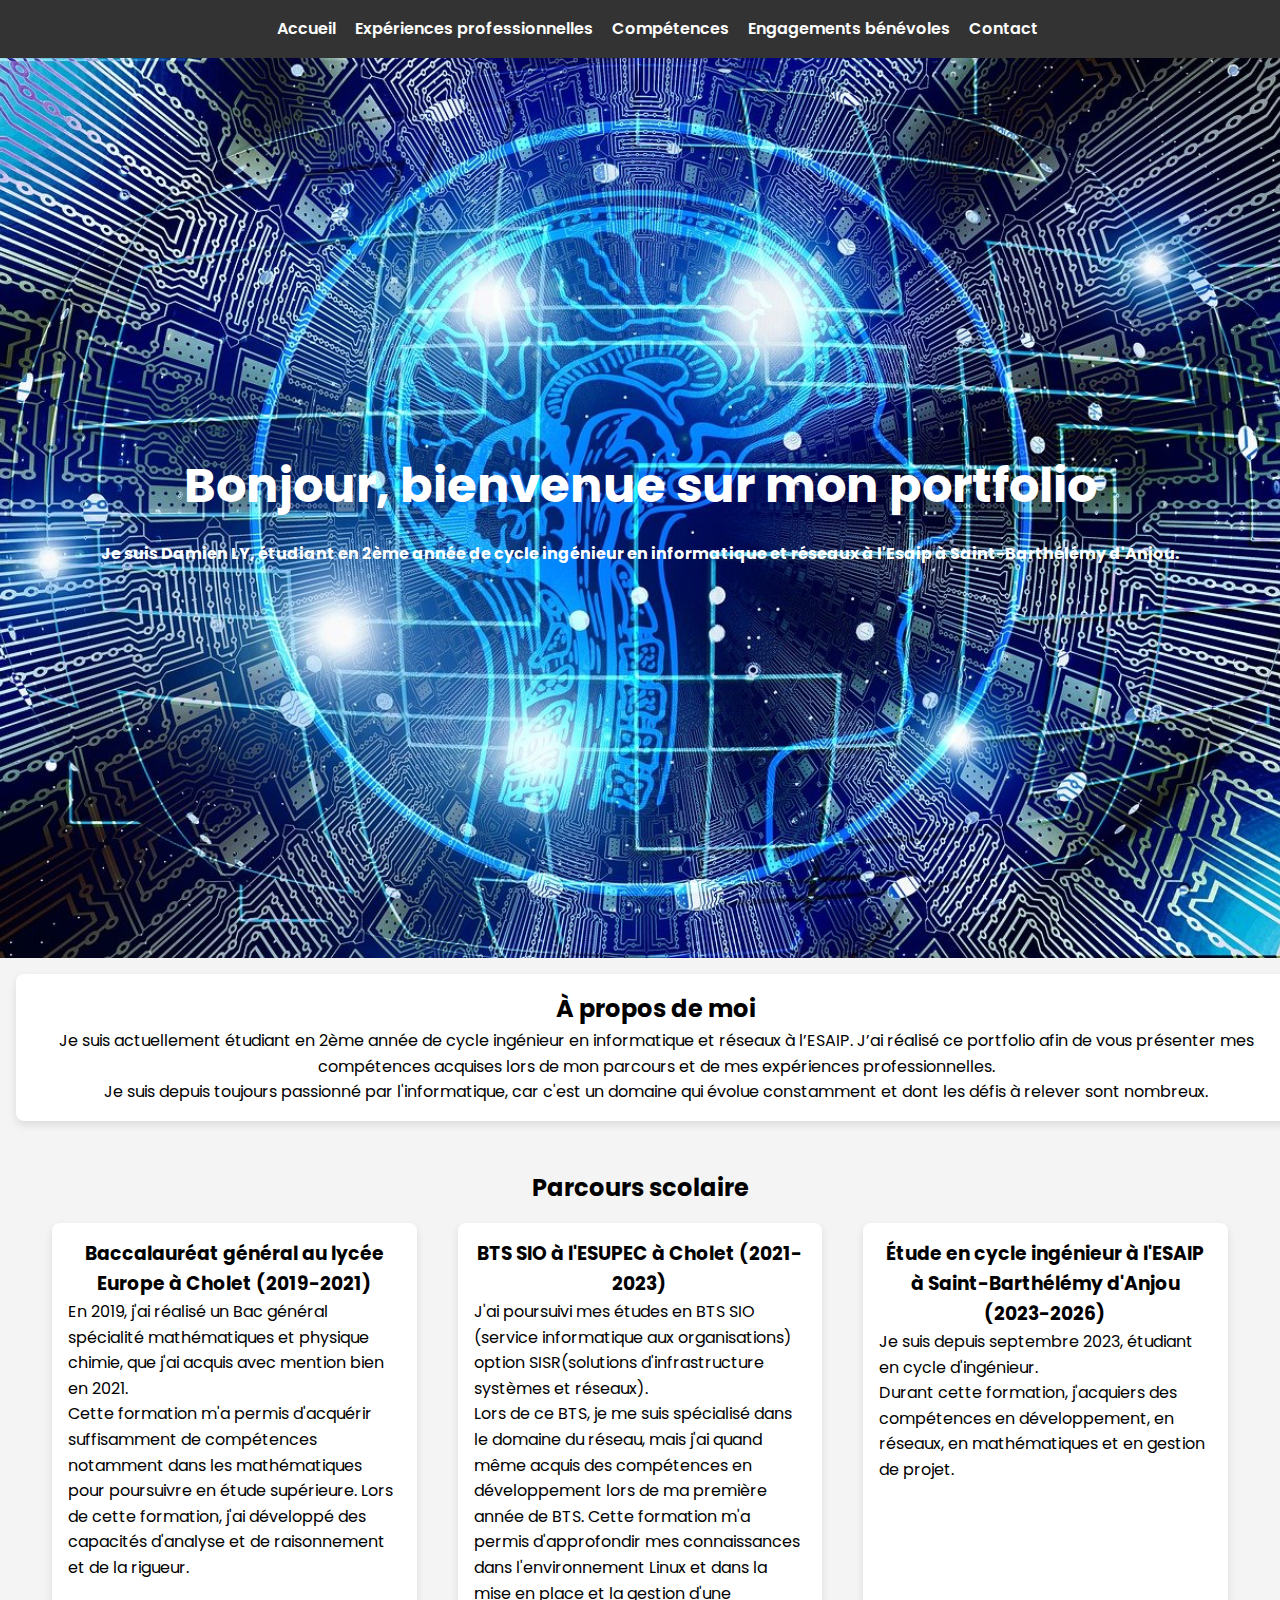
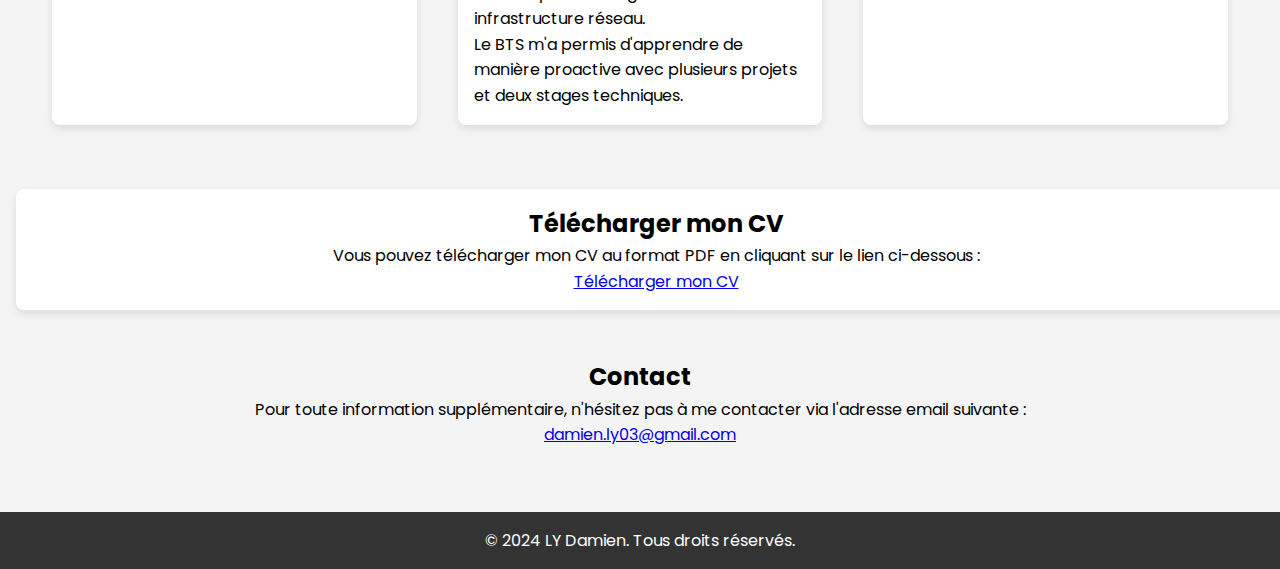
==== commit 8e066f5c: "Add files via upload" ====
--- a/index.html
+++ b/index.html
@@ -29,8 +29,8 @@
 
     <section id="about">
         <h2>À propos de moi</h2>
-        <p>Je suis actuellement étudiant en 2ème année de cycle ingénieur en informatique et réseaux à l’ESAIP. J’ai réalisé ce portfolio afin de vous présenter mes compétences acquises lors de mon parcours et mes expériences professionnelles.</p>
-        <p>Je suis depuis toujours passionné par l'informatique car c'est un domaine qui évolue constamment et dont les défis à relever sont nombreux.</p>
+        <p>Je suis actuellement étudiant en 2ème année de cycle ingénieur en informatique et réseaux à l’ESAIP. J’ai réalisé ce portfolio afin de vous présenter mes compétences acquises lors de mon parcours et de mes expériences professionnelles.</p>
+        <p>Je suis depuis toujours passionné par l'informatique, car c'est un domaine qui évolue constamment et dont les défis à relever sont nombreux.</p>
     </section>
     <section id="parcours-scolaire">
         <h2>Parcours scolaire</h2>
@@ -38,18 +38,19 @@
             <div class="formation">
                 <h3>Baccalauréat général au lycée Europe à Cholet (2019-2021)</h3>
                 <p>En 2019, j'ai réalisé un Bac général spécialité mathématiques et physique chimie, que j'ai acquis avec mention bien en 2021.</p>
-                <p>Cette formation m'a permis d'acquérir suffisament de compétences notamment dans les mathématiques pour poursuivre en étude supérieur. Lors de cette formation, j'ai développé des capacités d'analyse et de raisonnement et de la rigueur.</p>
+                <p>Cette formation m'a permis d'acquérir suffisamment de compétences notamment dans les mathématiques pour poursuivre en étude supérieure. Lors de cette formation, j'ai développé des capacités d'analyse et de raisonnement et de la rigueur.</p>
             </div>
             <div class="formation">
                 <h3>BTS SIO à l'ESUPEC à Cholet (2021-2023)</h3>
                 <p>J'ai poursuivi mes études en BTS SIO (service informatique aux organisations) option SISR(solutions d'infrastructure systèmes et réseaux).</p>
-                <p>Lors de ce BTS je me suis spécialisé dans le domaine du réseaux mais j'ai quand même acquis des compétences en développement lors de ma prémière anneé de BTS. Cette formation m'a permis d'approfondir mes connaissances dans l'environnemment linux et dans la mis en place et la gestion d'un infrastructure réseau.</p>
-                <p>Le BTS m'a permis d'apprendre de manière proactive avec plusieurs projets et deux satges techniques.</p>
+                <p>Lors de ce BTS, je me suis spécialisé dans le domaine du réseau, mais j'ai quand même acquis des compétences en développement lors de ma première année de BTS. Cette formation m'a permis d'approfondir mes connaissances dans l'environnement Linux et dans la mise en place et la gestion d'une infrastructure réseau.</p>
+                <p>Le BTS m'a permis d'apprendre de manière proactive avec plusieurs projets et deux stages techniques.</p>
             </div>
             <div class="formation">
-                <h3>Etude en cycle ingénieur à l'ESAIP à Saint-Barthélémy d'Anjou (2023-2026)</h3>
-                <p>Je suis depuis Septembre 2023, étudiant en cyvcle d'ingénieur.</p>
-                <p>Durant cette formation, j'acquiert des compétences en développement, en réseaux, en mathématiques et en gestion de projet.</p>
+                <h3>Étude en cycle ingénieur à l'ESAIP à Saint-Barthélémy d'Anjou (2023-2026)</h3>
+                <p>Je suis depuis septembre 2023, étudiant en cycle d'ingénieur.</p>
+                <p>Durant cette formation, j'acquiers des compétences en développement, en réseaux, en mathématiques et en gestion de projet.</p>
+            
             </div>
         </div>
     </section>
